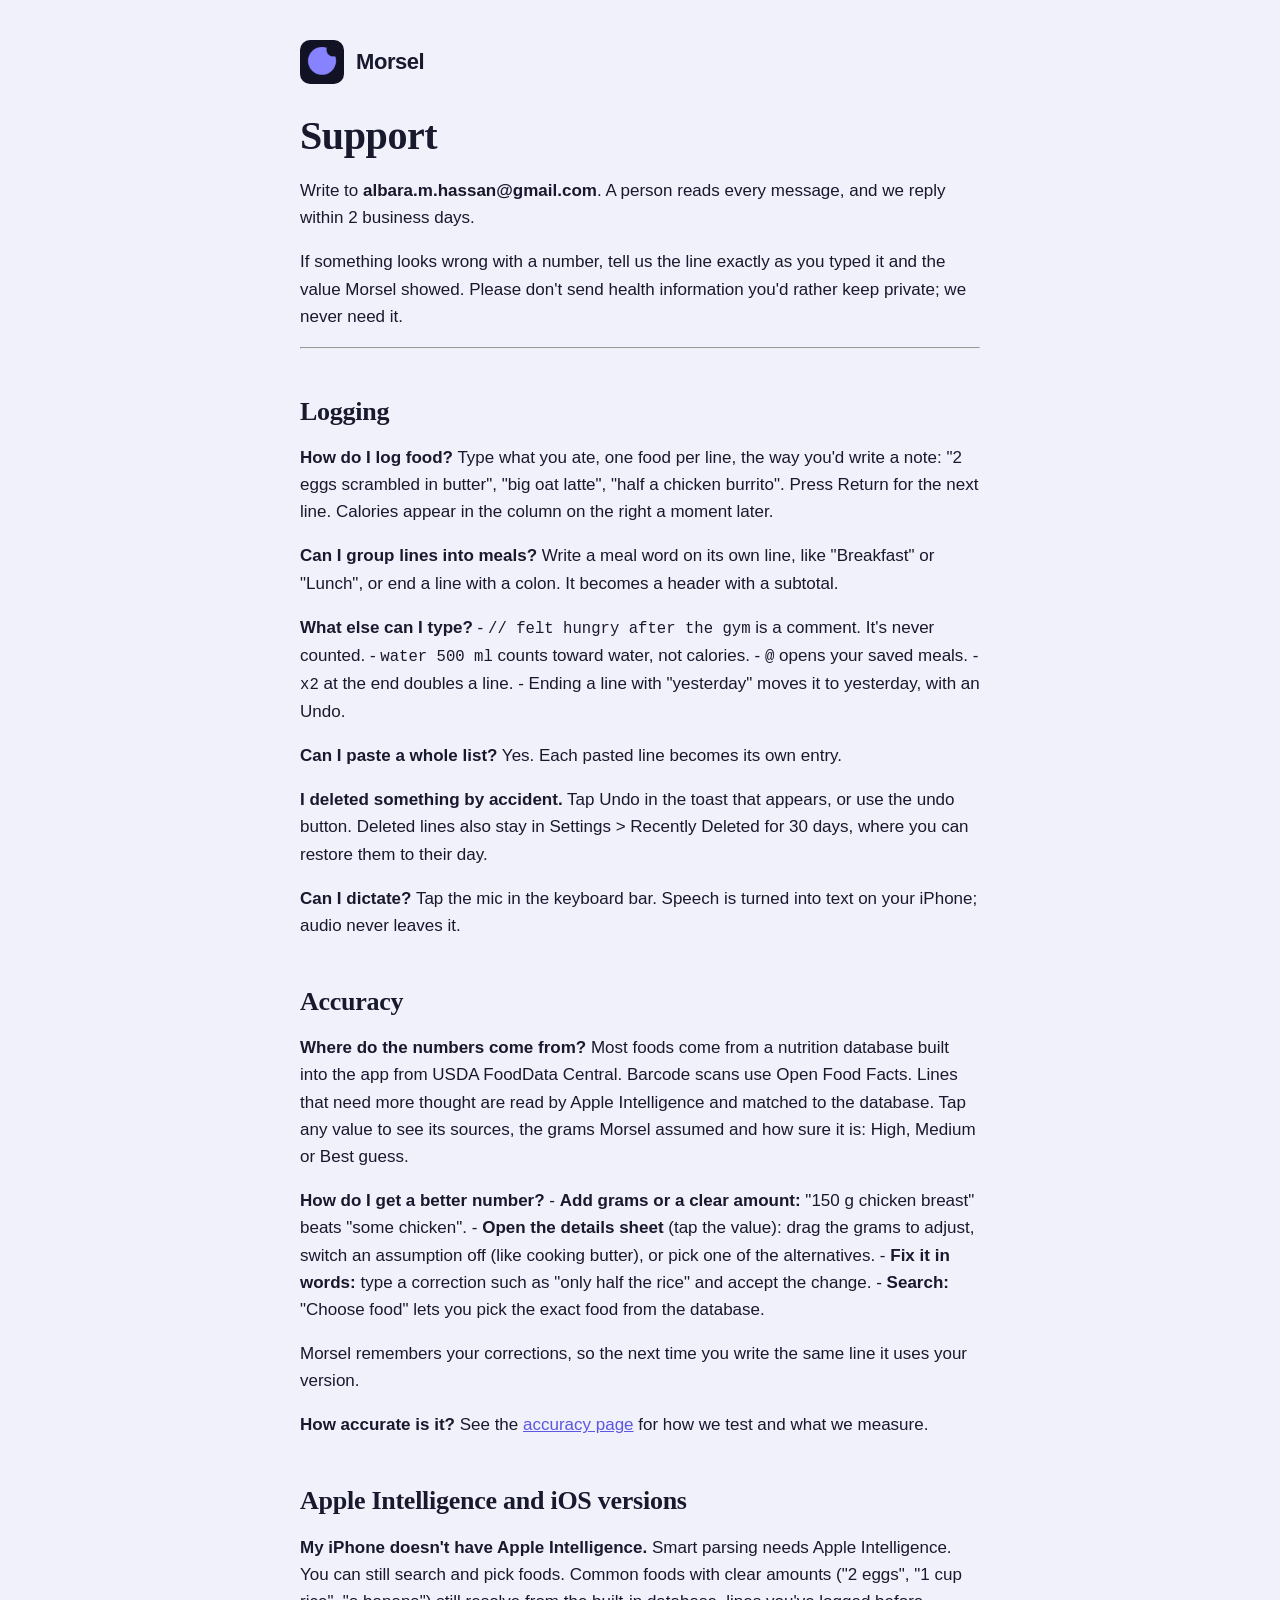
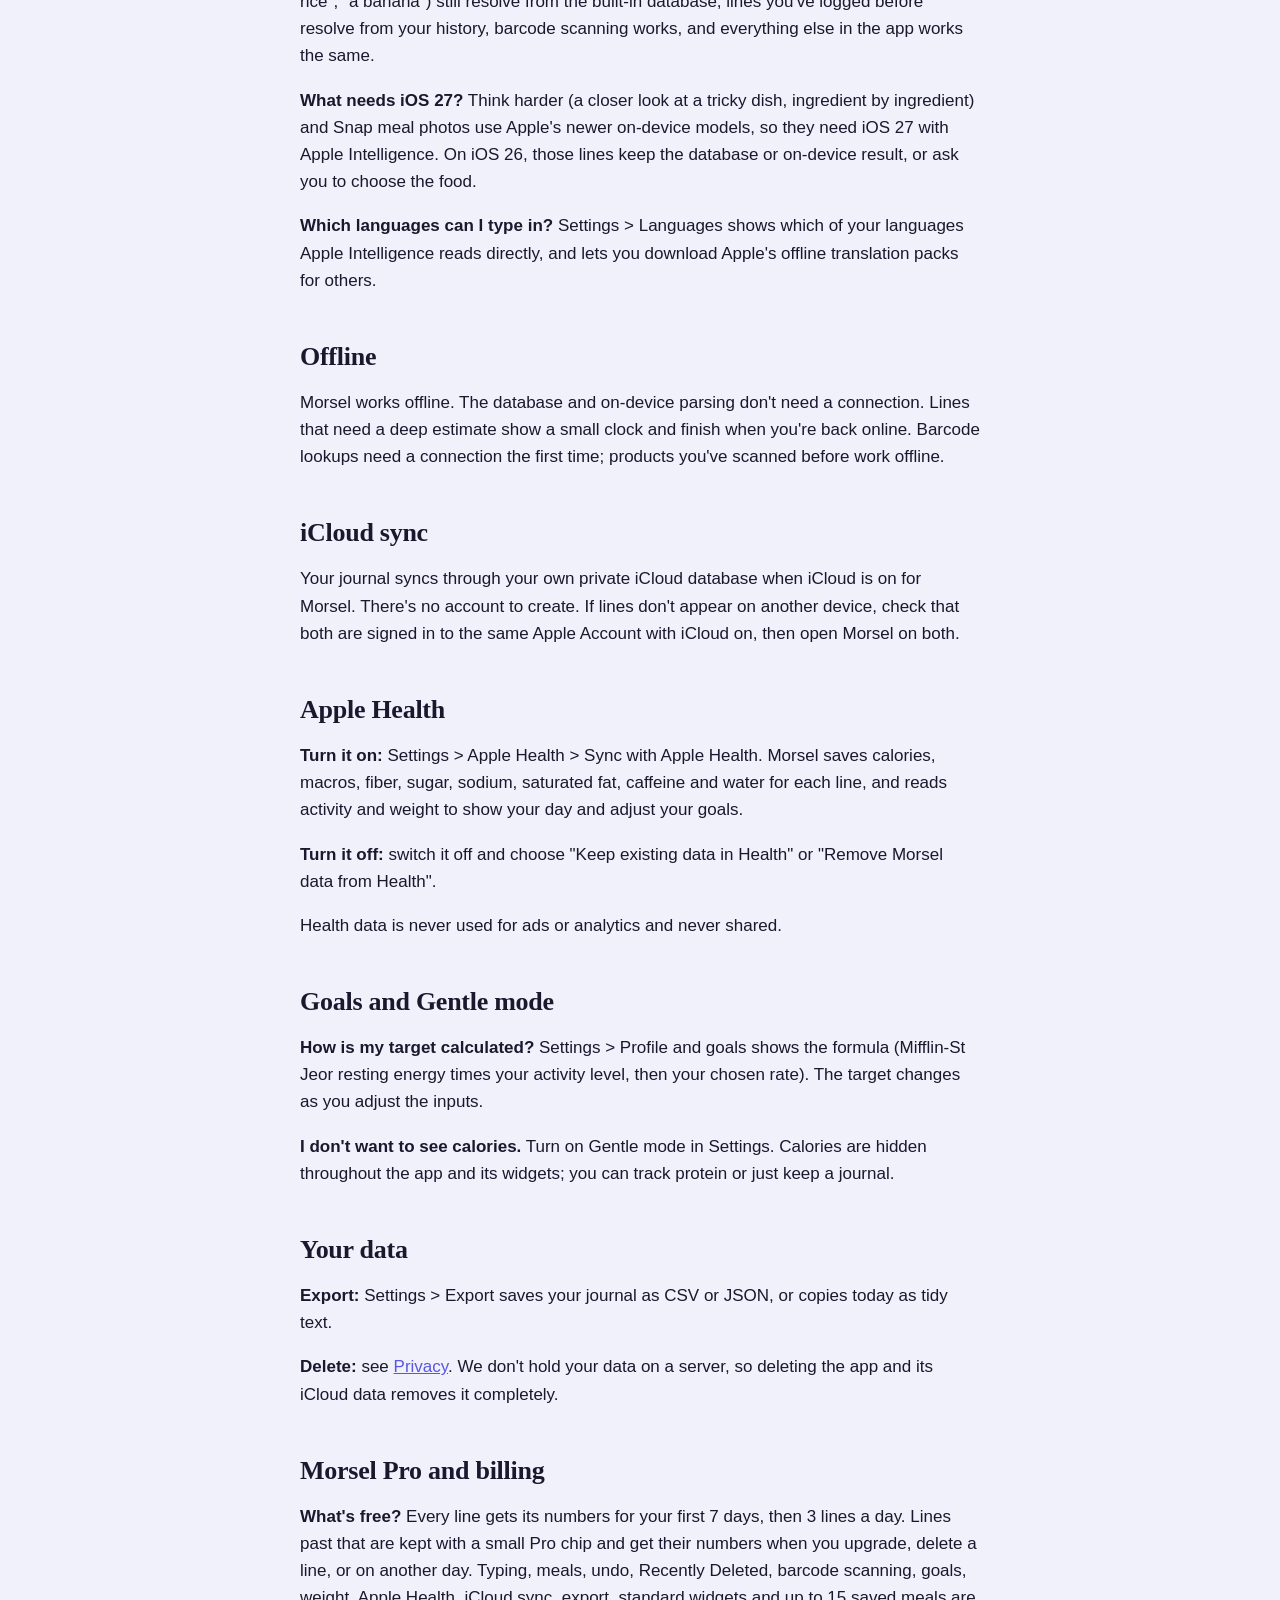
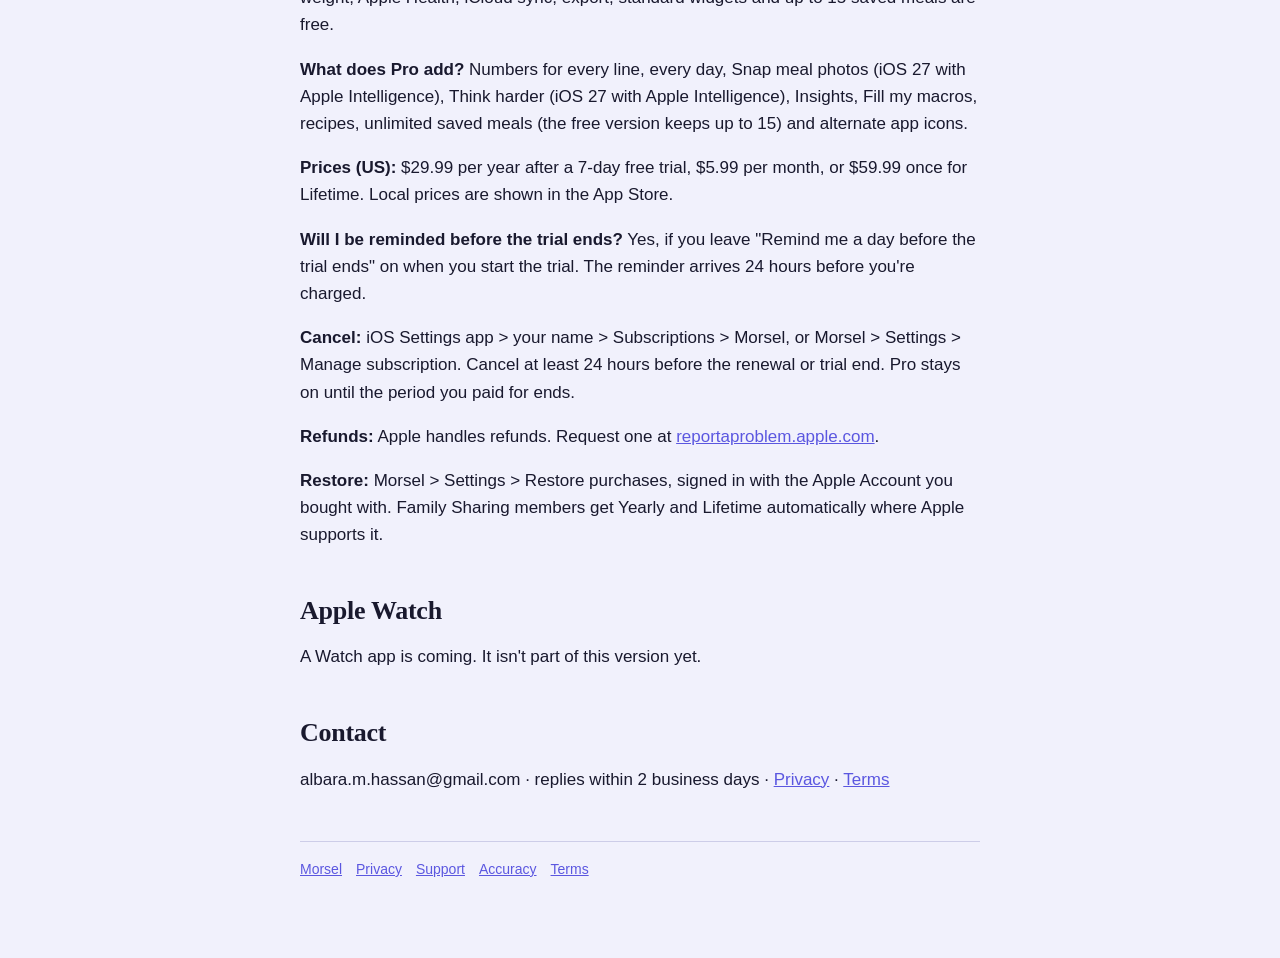
==== support.html @ 5bcbc63b "Morsel support site: privacy, support, accuracy Co-Authored-By: Claude Opus 5.5 <noreply@anthropic.c" ====
<!doctype html><html lang="en"><head><meta charset="utf-8"><meta name="viewport" content="width=device-width, initial-scale=1">
<title>Morsel · Support</title><link rel="stylesheet" href="style.css"><link rel="icon" href="icon.png"></head>
<body><main><header><img src="icon.png" alt=""><a href="./">Morsel</a></header><h1>Support</h1>
<p>Write to <strong>albara.m.hassan@gmail.com</strong>. A person reads every message, and we reply within 2 business days.</p>
<p>If something looks wrong with a number, tell us the line exactly as you typed it and the value Morsel showed. Please don't send health information you'd rather keep private; we never need it.</p>
<hr />
<h2>Logging</h2>
<p><strong>How do I log food?</strong>
Type what you ate, one food per line, the way you'd write a note: "2 eggs scrambled in butter", "big oat latte", "half a chicken burrito". Press Return for the next line. Calories appear in the column on the right a moment later.</p>
<p><strong>Can I group lines into meals?</strong>
Write a meal word on its own line, like "Breakfast" or "Lunch", or end a line with a colon. It becomes a header with a subtotal.</p>
<p><strong>What else can I type?</strong>
- <code>// felt hungry after the gym</code> is a comment. It's never counted.
- <code>water 500 ml</code> counts toward water, not calories.
- <code>@</code> opens your saved meals.
- <code>x2</code> at the end doubles a line.
- Ending a line with "yesterday" moves it to yesterday, with an Undo.</p>
<p><strong>Can I paste a whole list?</strong>
Yes. Each pasted line becomes its own entry.</p>
<p><strong>I deleted something by accident.</strong>
Tap Undo in the toast that appears, or use the undo button. Deleted lines also stay in Settings &gt; Recently Deleted for 30 days, where you can restore them to their day.</p>
<p><strong>Can I dictate?</strong>
Tap the mic in the keyboard bar. Speech is turned into text on your iPhone; audio never leaves it.</p>
<h2>Accuracy</h2>
<p><strong>Where do the numbers come from?</strong>
Most foods come from a nutrition database built into the app from USDA FoodData Central. Barcode scans use Open Food Facts. Lines that need more thought are read by Apple Intelligence and matched to the database. Tap any value to see its sources, the grams Morsel assumed and how sure it is: High, Medium or Best guess.</p>
<p><strong>How do I get a better number?</strong>
- <strong>Add grams or a clear amount:</strong> "150 g chicken breast" beats "some chicken".
- <strong>Open the details sheet</strong> (tap the value): drag the grams to adjust, switch an assumption off (like cooking butter), or pick one of the alternatives.
- <strong>Fix it in words:</strong> type a correction such as "only half the rice" and accept the change.
- <strong>Search:</strong> "Choose food" lets you pick the exact food from the database.</p>
<p>Morsel remembers your corrections, so the next time you write the same line it uses your version.</p>
<p><strong>How accurate is it?</strong>
See the <a href="accuracy.html">accuracy page</a> for how we test and what we measure.</p>
<h2>Apple Intelligence and iOS versions</h2>
<p><strong>My iPhone doesn't have Apple Intelligence.</strong>
Smart parsing needs Apple Intelligence. You can still search and pick foods. Common foods with clear amounts ("2 eggs", "1 cup rice", "a banana") still resolve from the built-in database, lines you've logged before resolve from your history, barcode scanning works, and everything else in the app works the same.</p>
<p><strong>What needs iOS 27?</strong>
Think harder (a closer look at a tricky dish, ingredient by ingredient) and Snap meal photos use Apple's newer on-device models, so they need iOS 27 with Apple Intelligence. On iOS 26, those lines keep the database or on-device result, or ask you to choose the food.</p>
<p><strong>Which languages can I type in?</strong>
Settings &gt; Languages shows which of your languages Apple Intelligence reads directly, and lets you download Apple's offline translation packs for others.</p>
<h2>Offline</h2>
<p>Morsel works offline. The database and on-device parsing don't need a connection. Lines that need a deep estimate show a small clock and finish when you're back online. Barcode lookups need a connection the first time; products you've scanned before work offline.</p>
<h2>iCloud sync</h2>
<p>Your journal syncs through your own private iCloud database when iCloud is on for Morsel. There's no account to create. If lines don't appear on another device, check that both are signed in to the same Apple Account with iCloud on, then open Morsel on both.</p>
<h2>Apple Health</h2>
<p><strong>Turn it on:</strong> Settings &gt; Apple Health &gt; Sync with Apple Health. Morsel saves calories, macros, fiber, sugar, sodium, saturated fat, caffeine and water for each line, and reads activity and weight to show your day and adjust your goals.</p>
<p><strong>Turn it off:</strong> switch it off and choose "Keep existing data in Health" or "Remove Morsel data from Health".</p>
<p>Health data is never used for ads or analytics and never shared.</p>
<h2>Goals and Gentle mode</h2>
<p><strong>How is my target calculated?</strong>
Settings &gt; Profile and goals shows the formula (Mifflin-St Jeor resting energy times your activity level, then your chosen rate). The target changes as you adjust the inputs.</p>
<p><strong>I don't want to see calories.</strong>
Turn on Gentle mode in Settings. Calories are hidden throughout the app and its widgets; you can track protein or just keep a journal.</p>
<h2>Your data</h2>
<p><strong>Export:</strong> Settings &gt; Export saves your journal as CSV or JSON, or copies today as tidy text.</p>
<p><strong>Delete:</strong> see <a href="privacy.html#your-data-your-controls">Privacy</a>. We don't hold your data on a server, so deleting the app and its iCloud data removes it completely.</p>
<h2>Morsel Pro and billing</h2>
<p><strong>What's free?</strong>
Every line gets its numbers for your first 7 days, then 3 lines a day. Lines past that are kept with a small Pro chip and get their numbers when you upgrade, delete a line, or on another day. Typing, meals, undo, Recently Deleted, barcode scanning, goals, weight, Apple Health, iCloud sync, export, standard widgets and up to 15 saved meals are free.</p>
<p><strong>What does Pro add?</strong>
Numbers for every line, every day, Snap meal photos (iOS 27 with Apple Intelligence), Think harder (iOS 27 with Apple Intelligence), Insights, Fill my macros, recipes, unlimited saved meals (the free version keeps up to 15) and alternate app icons.</p>
<p><strong>Prices (US):</strong> $29.99 per year after a 7-day free trial, $5.99 per month, or $59.99 once for Lifetime. Local prices are shown in the App Store.</p>
<p><strong>Will I be reminded before the trial ends?</strong>
Yes, if you leave "Remind me a day before the trial ends" on when you start the trial. The reminder arrives 24 hours before you're charged.</p>
<p><strong>Cancel:</strong> iOS Settings app &gt; your name &gt; Subscriptions &gt; Morsel, or Morsel &gt; Settings &gt; Manage subscription. Cancel at least 24 hours before the renewal or trial end. Pro stays on until the period you paid for ends.</p>
<p><strong>Refunds:</strong> Apple handles refunds. Request one at <a href="https://reportaproblem.apple.com">reportaproblem.apple.com</a>.</p>
<p><strong>Restore:</strong> Morsel &gt; Settings &gt; Restore purchases, signed in with the Apple Account you bought with. Family Sharing members get Yearly and Lifetime automatically where Apple supports it.</p>
<h2>Apple Watch</h2>
<p>A Watch app is coming. It isn't part of this version yet.</p>
<h2>Contact</h2>
<p>albara.m.hassan@gmail.com · replies within 2 business days · <a href="privacy.html">Privacy</a> · <a href="https://www.apple.com/legal/internet-services/itunes/dev/stdeula/">Terms</a></p><footer><a href="./">Morsel</a><a href="privacy.html">Privacy</a><a href="support.html">Support</a><a href="accuracy.html">Accuracy</a><a href="https://www.apple.com/legal/internet-services/itunes/dev/stdeula/">Terms</a></footer></main></body></html>
---- style.css ----
:root{--paper:#f1f1fc;--raised:#fafafe;--ink:#19192e;--ink2:#5a5b76;--accent:#5b57e0;--rule:#cdcde8}
@media (prefers-color-scheme:dark){:root{--paper:#19192a;--raised:#232337;--ink:#eeeef7;--ink2:#a1a2bc;--accent:#8682ff;--rule:#34344f}}
*{box-sizing:border-box}html{background:var(--paper)}body{margin:0;background:var(--paper);color:var(--ink);font:17px/1.6 -apple-system,BlinkMacSystemFont,"SF Pro Text","Helvetica Neue",sans-serif}
main{max-width:720px;margin:0 auto;padding:40px 20px 80px}header{display:flex;align-items:center;gap:12px;margin-bottom:28px}
header img{width:44px;height:44px;border-radius:10px}header a{color:var(--ink);text-decoration:none;font-weight:800;font-size:22px;letter-spacing:-.02em}
h1,h2,h3{font-family:ui-serif,"New York",Georgia,serif;font-weight:600;letter-spacing:-.01em;line-height:1.2}h1{font-size:40px;margin:.2em 0 .4em}
h2{font-size:26px;margin:1.8em 0 .5em}h3{font-size:20px}a{color:var(--accent)}p,li{color:var(--ink)}
table{width:100%;border-collapse:collapse;margin:1em 0;font-size:15px;background:var(--raised);border:1px solid var(--rule);border-radius:14px;overflow:hidden}
th,td{text-align:left;vertical-align:top;padding:10px 12px;border-bottom:1px solid var(--rule)}th{font-size:13px;text-transform:uppercase;letter-spacing:.06em;color:var(--ink2)}
footer{margin-top:48px;padding-top:16px;border-top:1px solid var(--rule);color:var(--ink2);font-size:14px}footer a{margin-right:14px}
code{font-size:.92em}
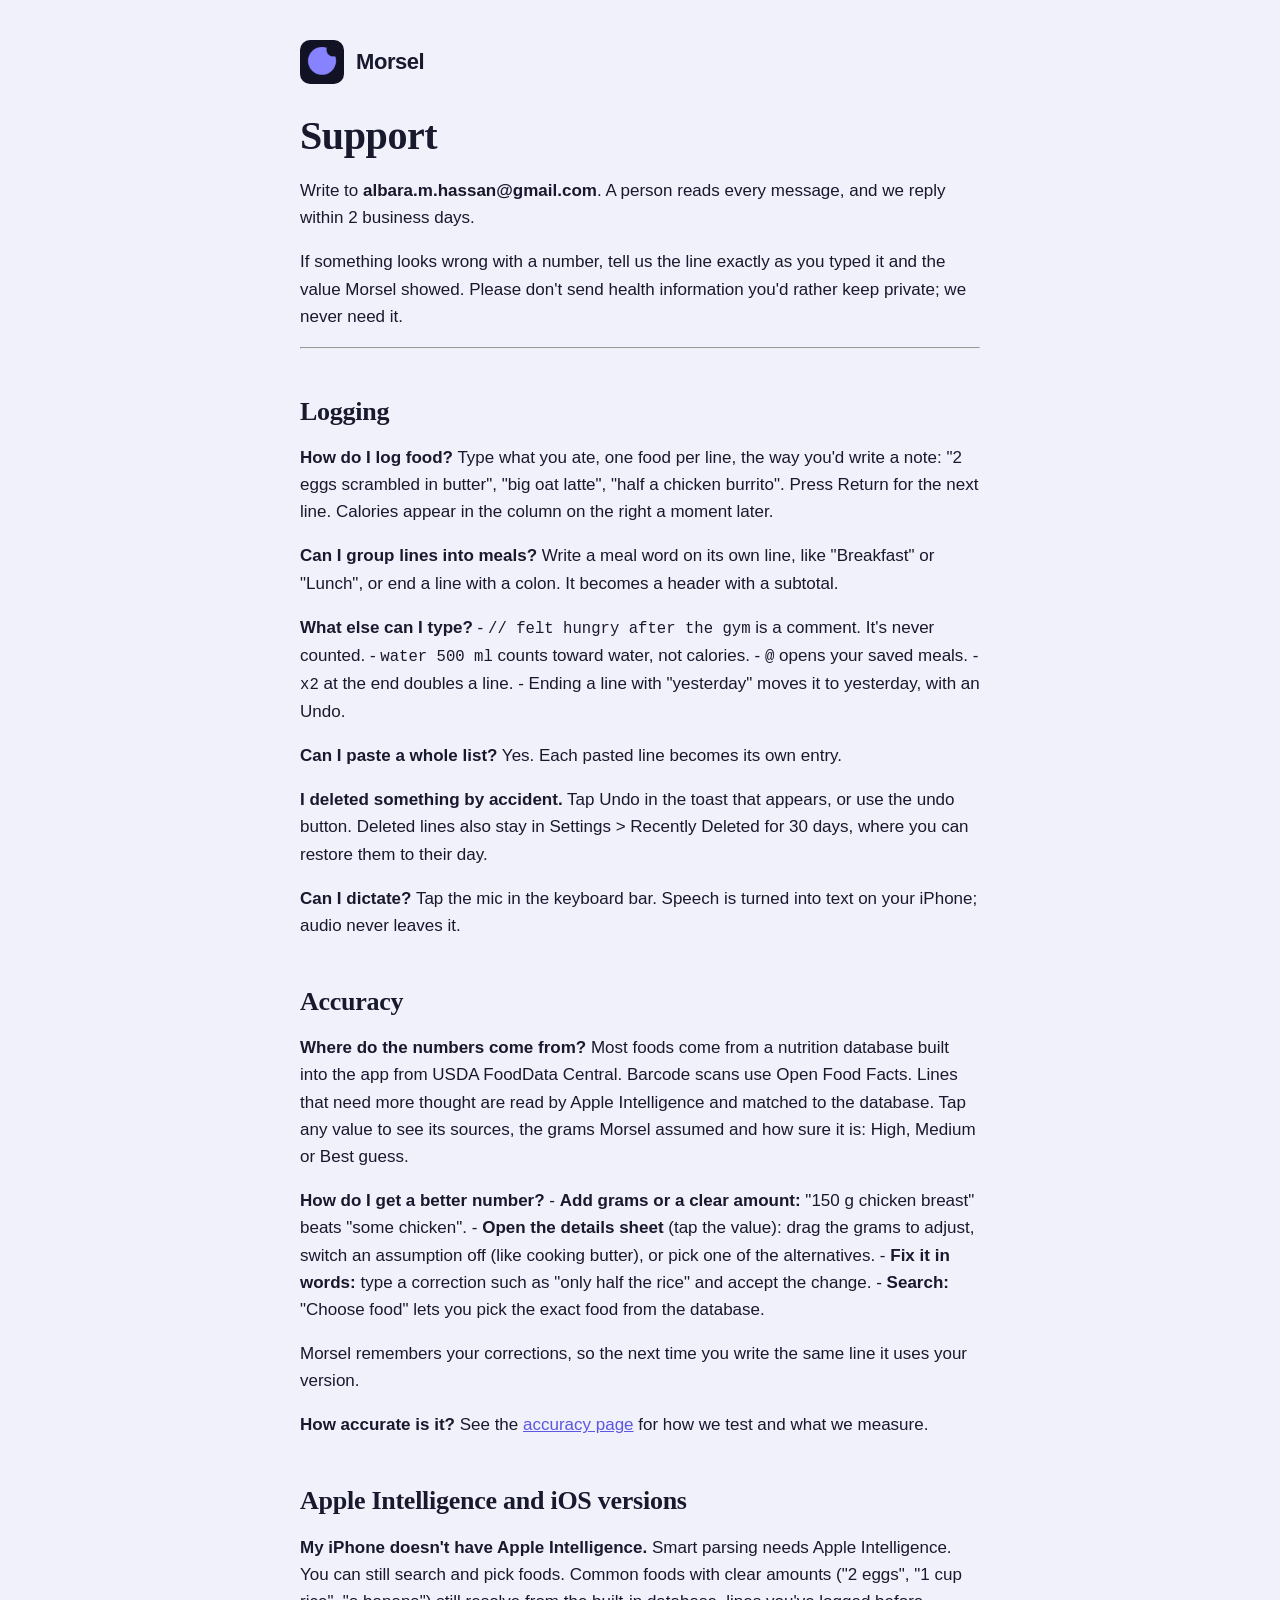
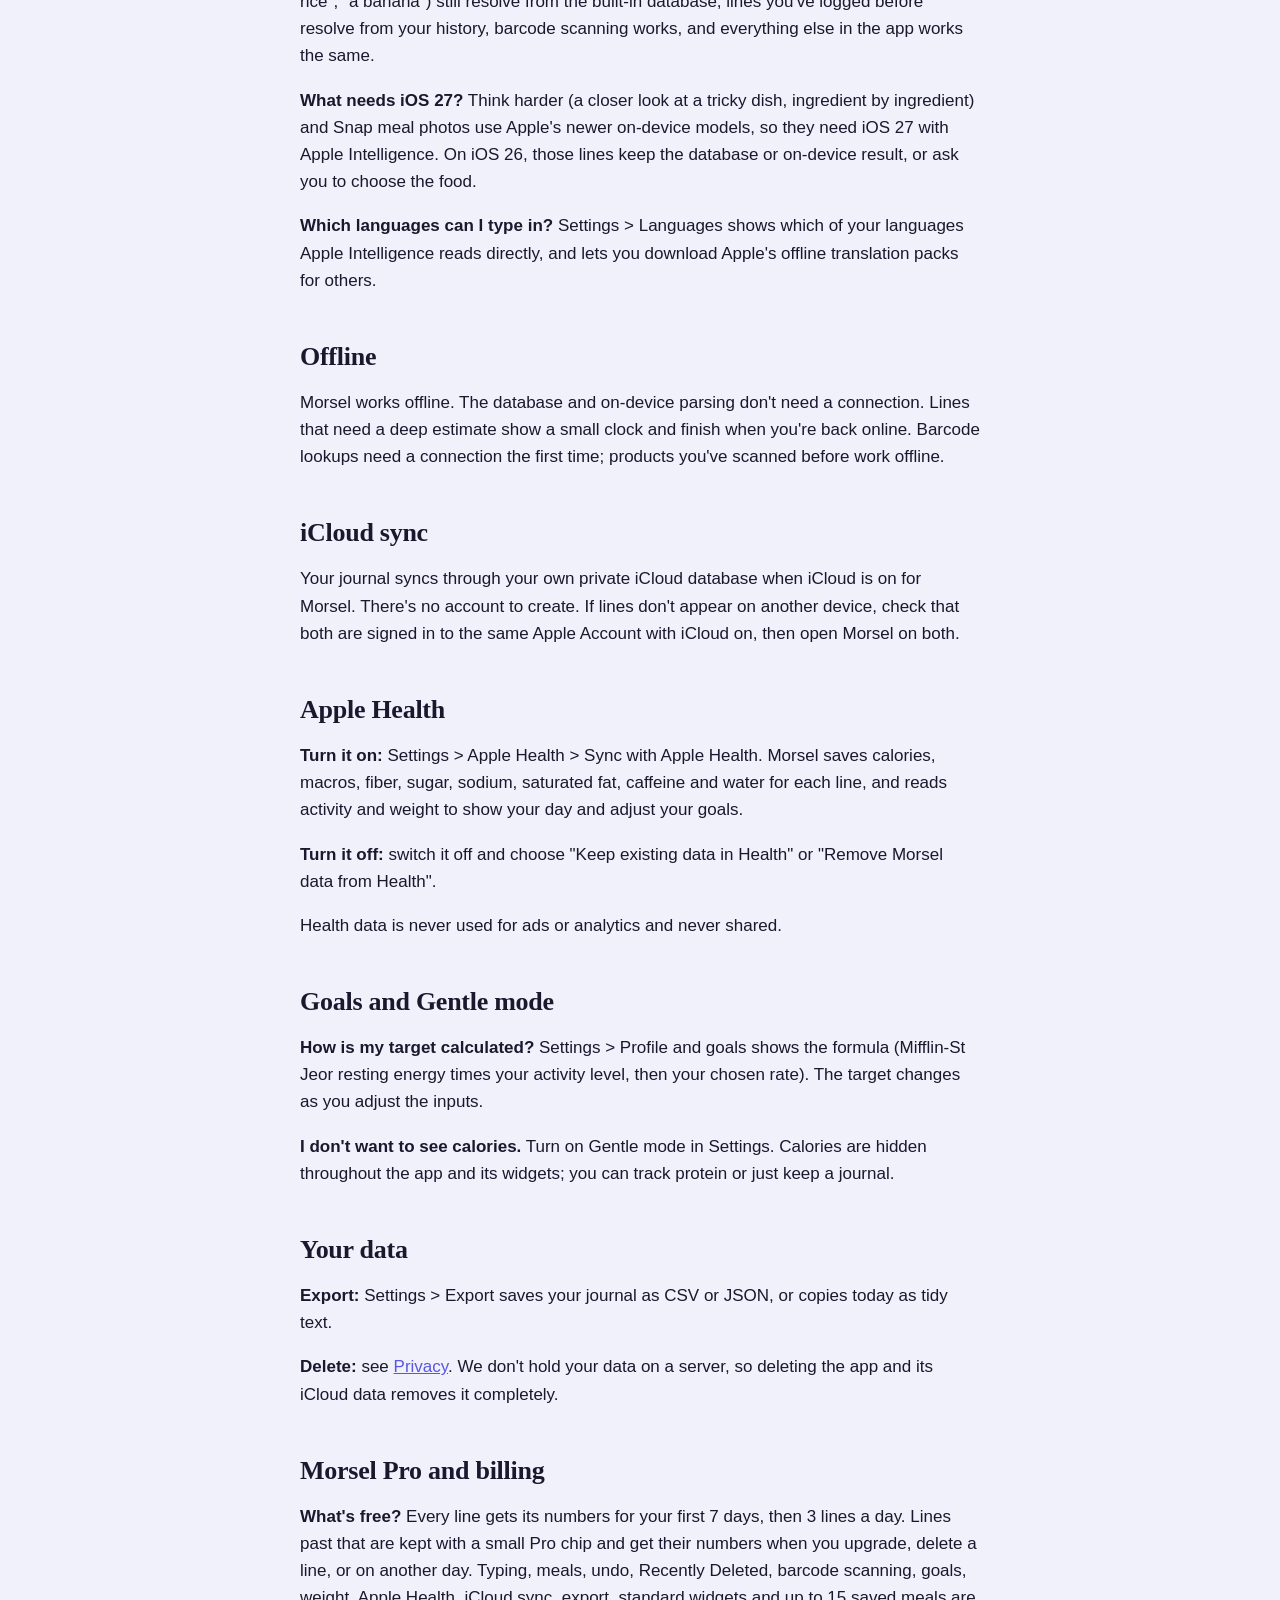
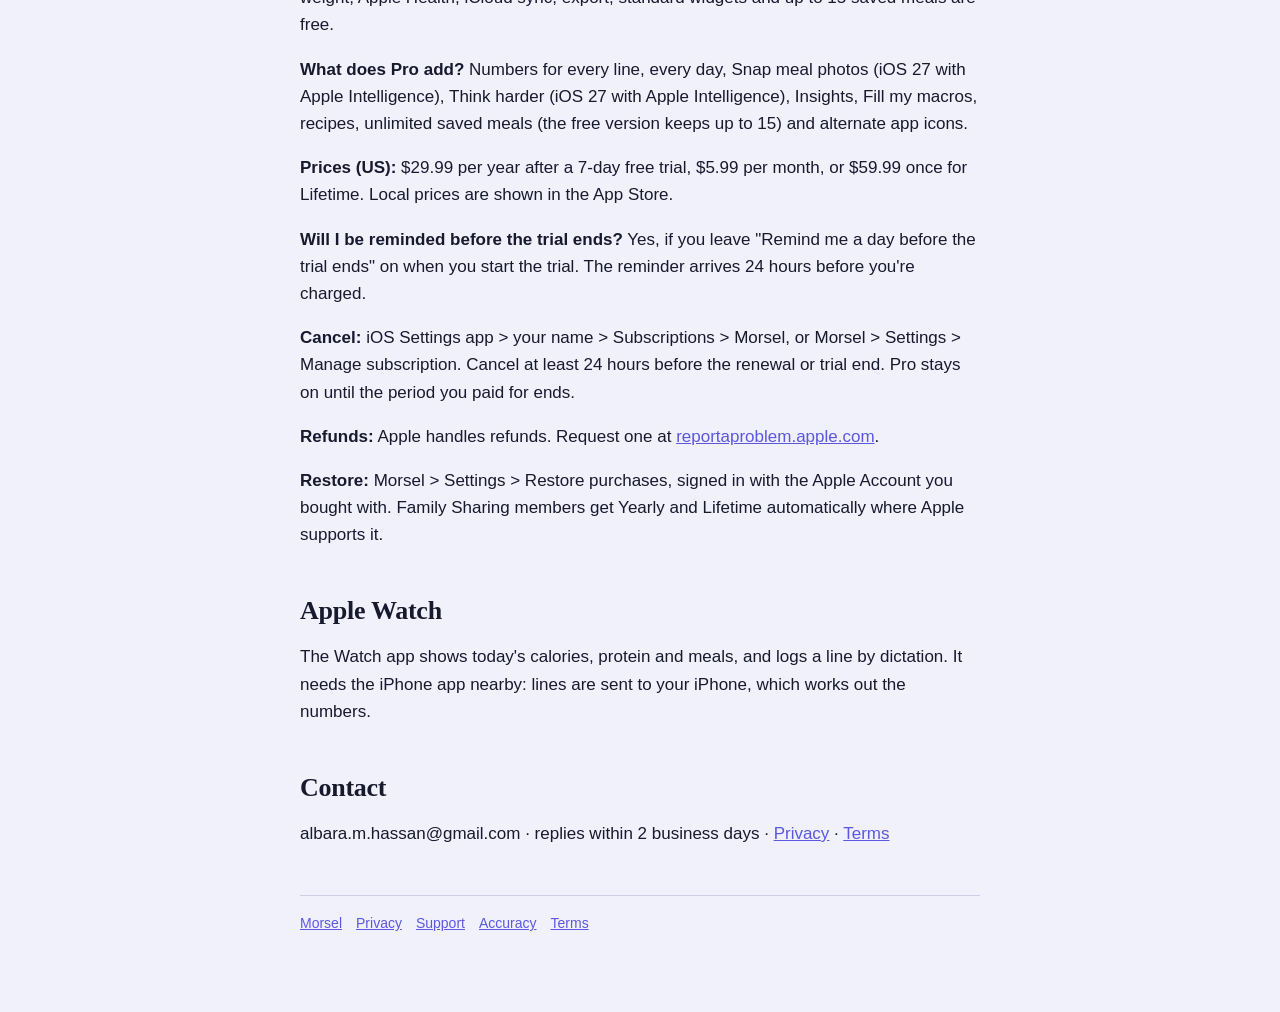
==== commit 22e998e8: "Support: describe the Apple Watch app Co-Authored-By: Claude Opus 5.5 <noreply@anthropic.com> Claude" ====
--- a/support.html
+++ b/support.html
@@ -67,6 +67,6 @@
 <p><strong>Refunds:</strong> Apple handles refunds. Request one at <a href="https://reportaproblem.apple.com">reportaproblem.apple.com</a>.</p>
 <p><strong>Restore:</strong> Morsel &gt; Settings &gt; Restore purchases, signed in with the Apple Account you bought with. Family Sharing members get Yearly and Lifetime automatically where Apple supports it.</p>
 <h2>Apple Watch</h2>
-<p>A Watch app is coming. It isn't part of this version yet.</p>
+<p>The Watch app shows today's calories, protein and meals, and logs a line by dictation. It needs the iPhone app nearby: lines are sent to your iPhone, which works out the numbers.</p>
 <h2>Contact</h2>
 <p>albara.m.hassan@gmail.com · replies within 2 business days · <a href="privacy.html">Privacy</a> · <a href="https://www.apple.com/legal/internet-services/itunes/dev/stdeula/">Terms</a></p><footer><a href="./">Morsel</a><a href="privacy.html">Privacy</a><a href="support.html">Support</a><a href="accuracy.html">Accuracy</a><a href="https://www.apple.com/legal/internet-services/itunes/dev/stdeula/">Terms</a></footer></main></body></html>
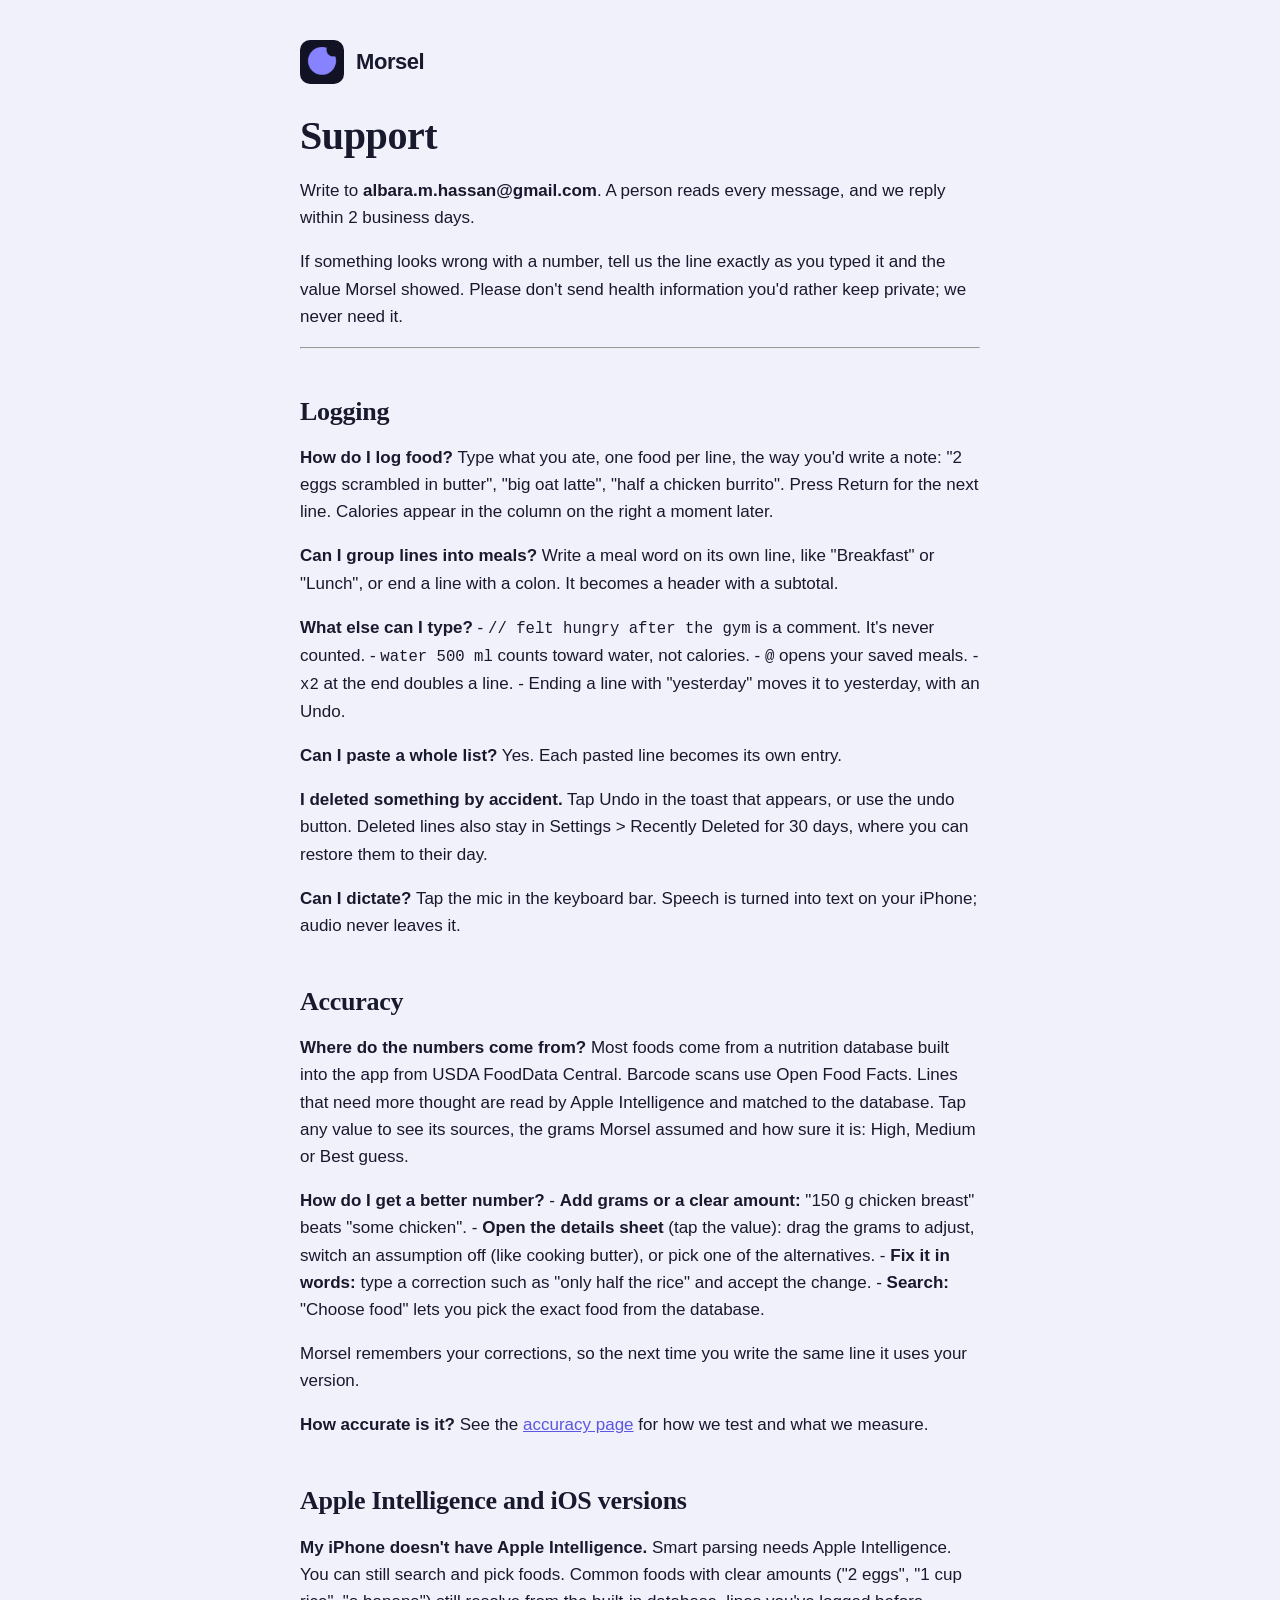
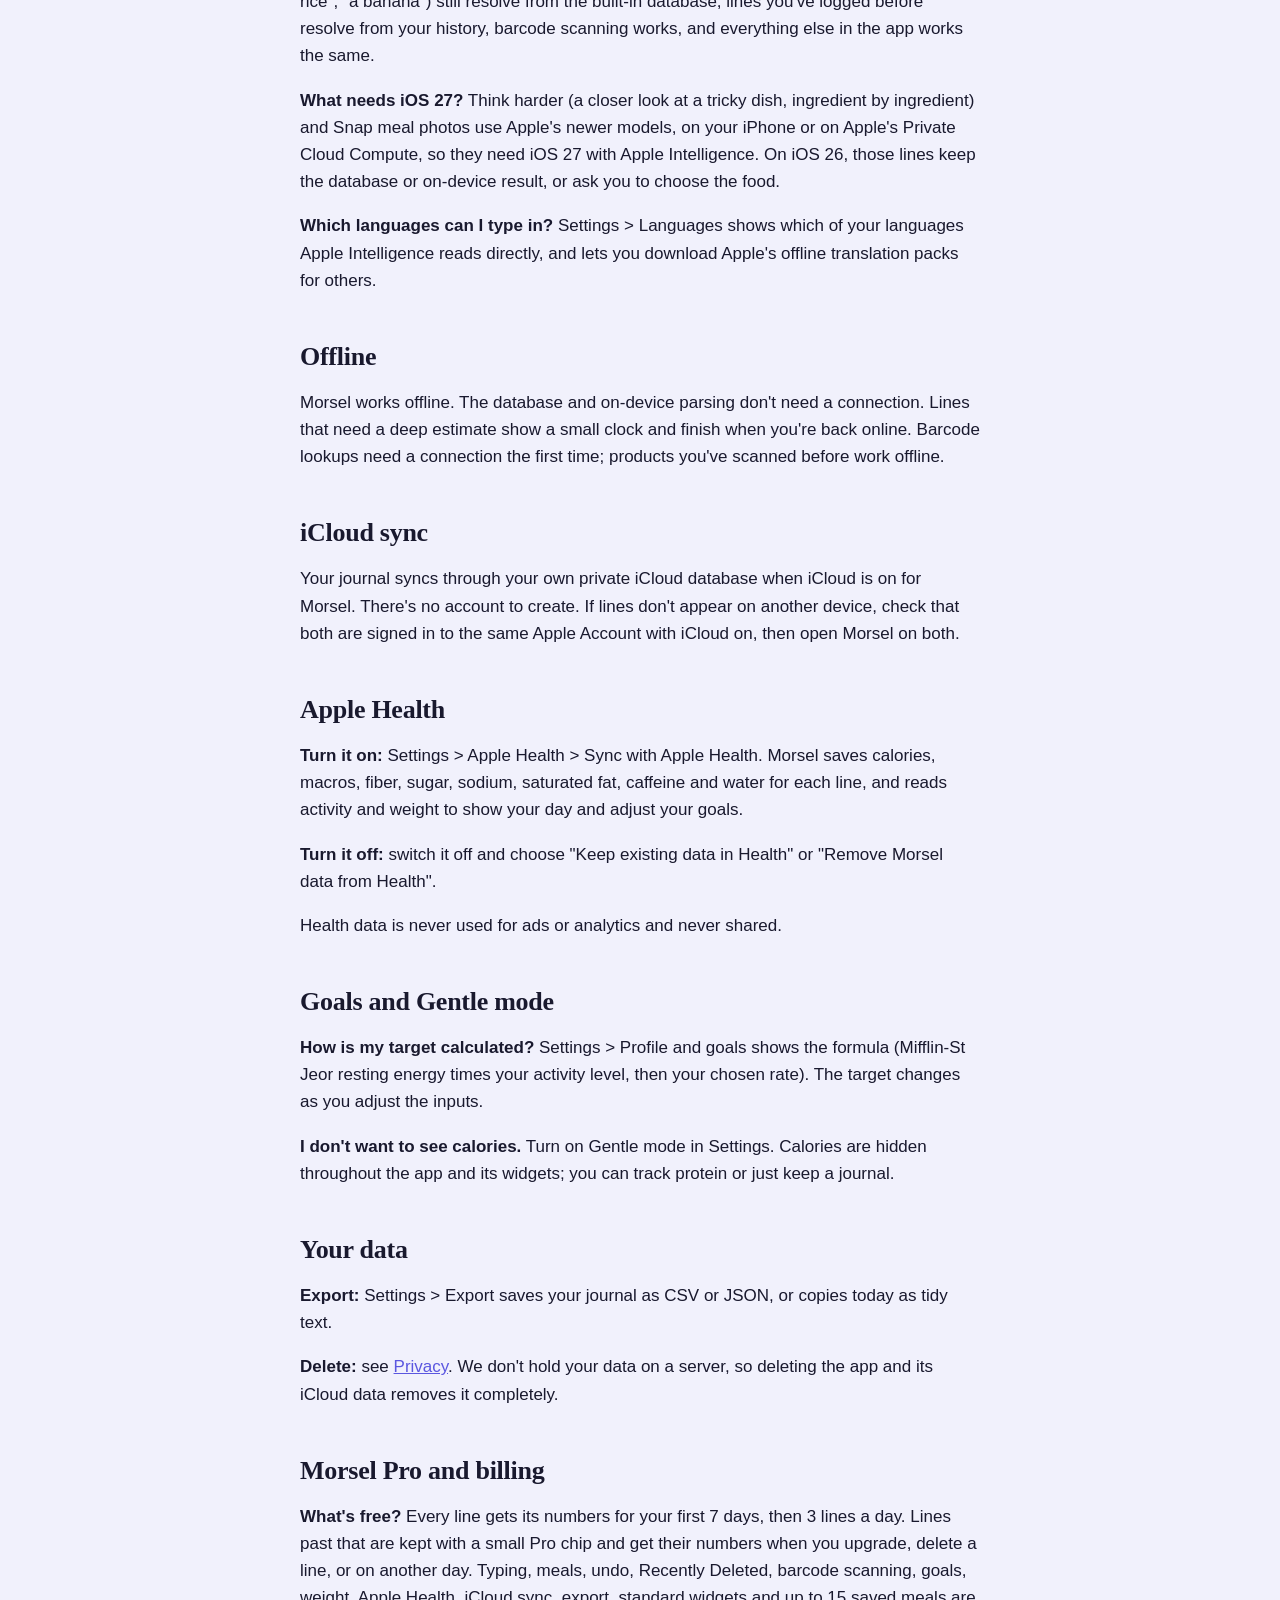
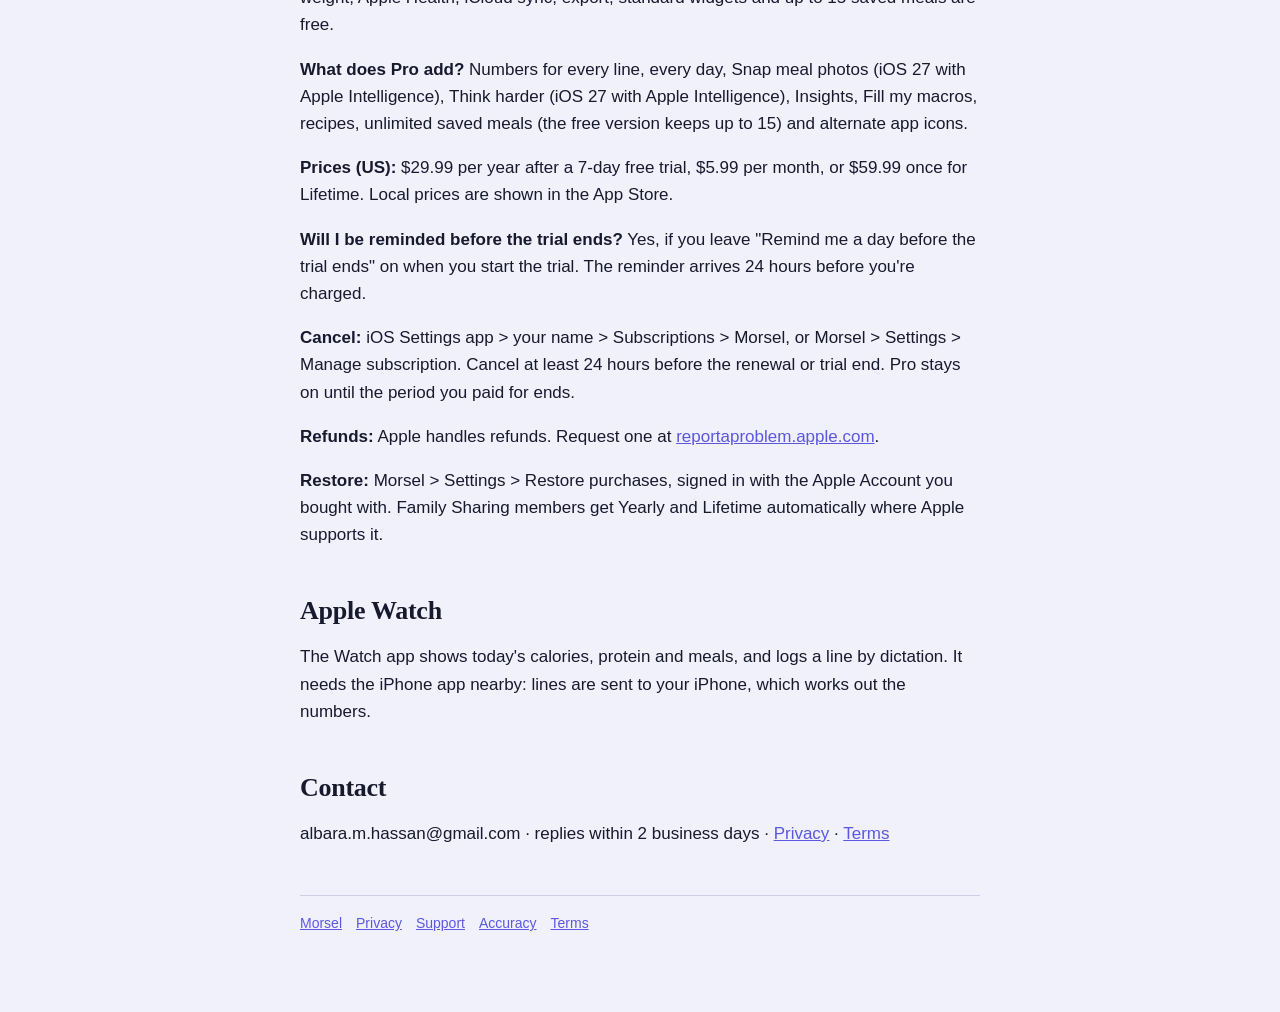
==== commit a847b4b3: "Privacy and support: Private Cloud Compute in Morsel 1.0.1" ====
--- a/support.html
+++ b/support.html
@@ -36,7 +36,7 @@
 <p><strong>My iPhone doesn't have Apple Intelligence.</strong>
 Smart parsing needs Apple Intelligence. You can still search and pick foods. Common foods with clear amounts ("2 eggs", "1 cup rice", "a banana") still resolve from the built-in database, lines you've logged before resolve from your history, barcode scanning works, and everything else in the app works the same.</p>
 <p><strong>What needs iOS 27?</strong>
-Think harder (a closer look at a tricky dish, ingredient by ingredient) and Snap meal photos use Apple's newer on-device models, so they need iOS 27 with Apple Intelligence. On iOS 26, those lines keep the database or on-device result, or ask you to choose the food.</p>
+Think harder (a closer look at a tricky dish, ingredient by ingredient) and Snap meal photos use Apple's newer models, on your iPhone or on Apple's Private Cloud Compute, so they need iOS 27 with Apple Intelligence. On iOS 26, those lines keep the database or on-device result, or ask you to choose the food.</p>
 <p><strong>Which languages can I type in?</strong>
 Settings &gt; Languages shows which of your languages Apple Intelligence reads directly, and lets you download Apple's offline translation packs for others.</p>
 <h2>Offline</h2>
